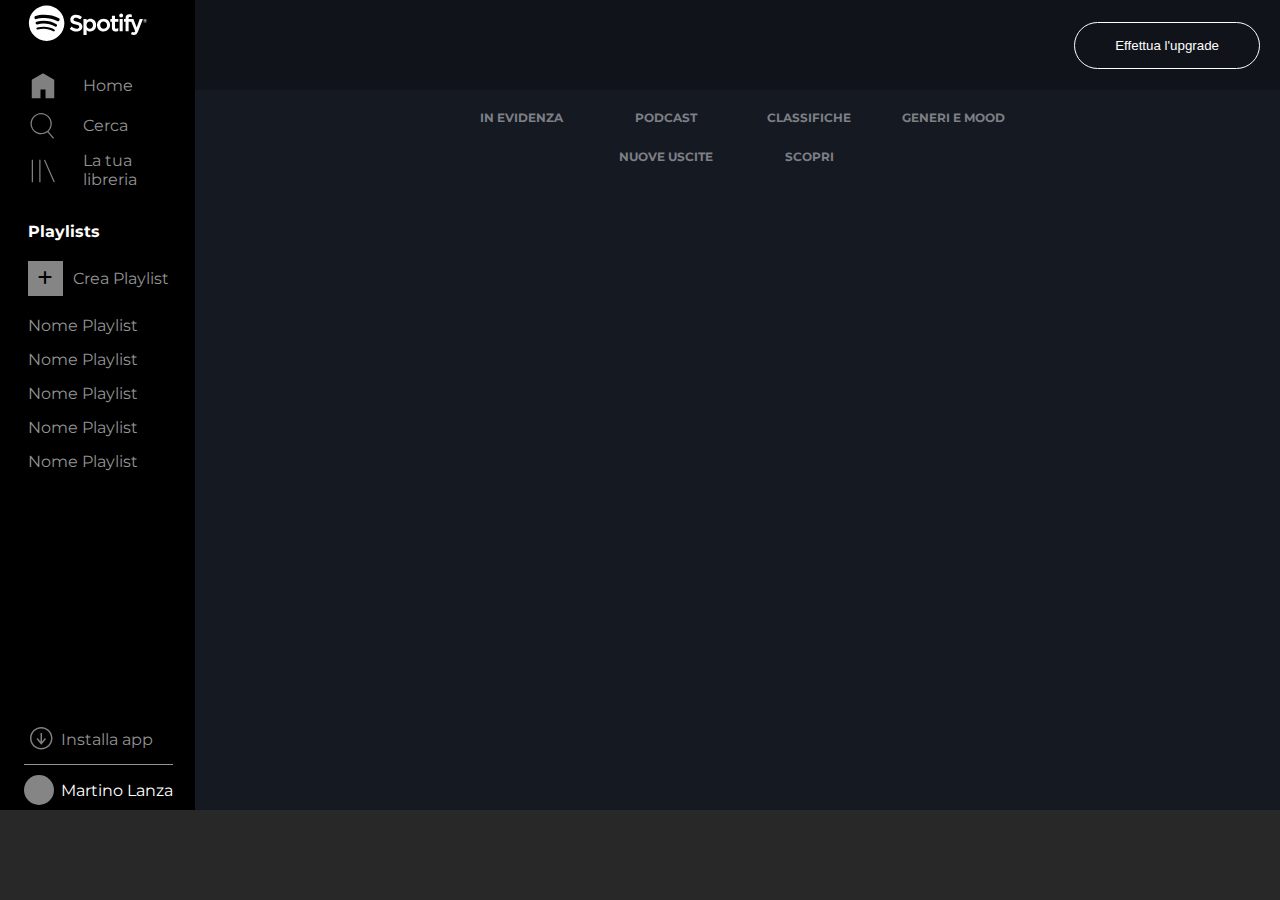
==== day-2/index.html @ 01deddbb "feat: add over in the section music" ====
<!DOCTYPE html>
<html lang="en">
<head>
    <meta charset="UTF-8">
    <meta name="viewport" content="width=device-width, initial-scale=1.0">
    <title>Spotify</title>

    <link rel="stylesheet" href="css/style.css">

    <link rel="preconnect" href="https://fonts.googleapis.com">
    <link rel="preconnect" href="https://fonts.gstatic.com" crossorigin>
    <link href="https://fonts.googleapis.com/css2?family=Montserrat:ital,wght@0,100..900;1,100..900&display=swap" rel="stylesheet">

    <link rel="stylesheet" href="https://cdnjs.cloudflare.com/ajax/libs/font-awesome/6.7.2/css/all.min.css" integrity="sha512-Evv84Mr4kqVGRNSgIGL/F/aIDqQb7xQ2vcrdIwxfjThSH8CSR7PBEakCr51Ck+w+/U6swU2Im1vVX0SVk9ABhg==" crossorigin="anonymous" referrerpolicy="no-referrer" />

</head>
<body>

    <!--Main Body-->
    <main>
        <!--Left Bar-->
        <div class="left-bar">
            <section>
                 <!--Logo and Menu-->
                <div>
                    <!--Logo-->
                    <img src="../img/logo-small.svg" alt="logo spotify small" class="spotify-logo hidden-mobile">
                    <img src="../img/logo.svg" alt="logo sopotify" class="spotify-logo hidden">
                    <!--/Logo-->

                    <!--Menu-->
                    <div class="menu">

                        <div>
                            <img src="../img/home.svg" alt="logo home">
                            <span class="hidden">Home</span>
                        </div>
                        
                        <div>
                            <img src="../img/search.svg" alt="search menu">
                            <span class="hidden">Cerca</span>
                        </div>
                        
                        <div>
                            <img src="../img/libreria.svg" alt="librery menu">
                            <span class="hidden"> La tua libreria</span>
                        </div>

                    </div>
                    <!--/Menu-->
                </div>
                <!--/Logo and Menu-->

                <!--Playlist-->
                <div class="hidden">

                    <h4>Playlists</h4>
                    <div class="playlist">
                        <div>
                            <div class="add-playlist"><i class="fa-solid fa-plus"></i></div>
                            <span>Crea Playlist</span>
                        </div>

                        <div class="list-playlist">
                            <ul>
                                <li>Nome Playlist</li>
                                <li>Nome Playlist</li>
                                <li>Nome Playlist</li>
                                <li>Nome Playlist</li>
                                <li>Nome Playlist</li>
                            </ul>
                        </div>
                    </div>

                </div>
                <!--/Playlist-->
            </section>
           
            <div>

            </div>
            <!--User-->
            <div class="user">

                <div>
                    <img src="../img/download.svg" alt="download">
                    <span class="hidden">Installa app</span>
                </div>

                <hr class="hidden">

                <div class="padding-for-leftbar">
                    <div class="circle"></div>
                    <p class="hidden">Martino Lanza</p>
                </div>

            </div>
            <!--/User-->

        </div>
        <!--/Left Bar-->

        <div class="right-section">

            <!--Up Bar-->
            <section class="up-right">
                <button class="upgrade-button">Effettua l'upgrade</button>
            </section>
            <!--/Up Bar-->

            <!--Music section-->
            <section class="music">
                <div class="type">
                    <ul>
                        <li>
                            In evidenza
                            <hr>
                        </li>
                        <li>
                            Podcast
                            <hr>
                        </li>
                        <li>
                            Classifiche
                            <hr>
                        </li>
                        <li>
                            Generi e Mood
                            <hr>
                        </li>
                        <li>
                            Nuove uscite
                            <hr>
                        </li>
                        <li>
                            Scopri
                            <hr>
                        </li>
                    </ul>
                </div>

            </section>
            <!--/Music section-->

        </div>
    </main>
    <!--/Main Body-->

    <!--Bar for music-->
    <footer>

    </footer>
    <!--/Bar for music-->

    
</body>
</html>
---- day-2/css/style.css ----
/* RESET */

* {
    padding: 0;
    margin: 0;
    box-sizing: border-box;
}

body {
    font-family: "Montserrat", serif;
}

* ul {
    list-style-type: none;
}

/* Main left-bar */

main {
    height: calc(100vh - 90px);
    background-color: #151922; 
    display: flex;
    flex-direction: row;
}

.left-bar {
    height: calc(100vh - 90px);
    width: 50px;
    background-color: #000000;
    display: flex;
    flex-direction: column;
    align-items: center;
    overflow: hidden;
    border-left: 2px solid transparent;
    padding: 5px 0;
}

.spotify-logo {
    width: 30px;
    margin-bottom: 30px;
}

.menu {
    display: flex;
    flex-direction: column;
    gap: 10px ;
    width: 30px;

}

.playlist {
    display: flex;
    flex-direction: column;
    gap: 20px ;
}

div.playlist div {
    display: flex;
    align-items: center;
}

div.playlist div.list-playlist ul {
    color: #949494 ;
    display: flex;
    flex-direction: column;
    gap: 15px;

}

.user {
 display: flex;
 flex-direction: column;
 gap: 10px;
 margin-top: auto;
}

div.left-bar div.user img {
    width: 30px;
    opacity: 0.5;
}

div.left-bar div.user div {
    display: flex;
    align-items: center;
    gap: 7px;
}

div.circle img {
    height: 22px;   
}

div.left-bar div.menu img {
    opacity: 0.5;
}

/* Main right-section */

.right-section {
    width: 100%;
    display: flex;
    flex-direction: column;
    overflow-y: scroll;
}

.up-right {
    height: 90px;
    background-color: #10131a;
    display: flex;
    justify-content: flex-end;
    align-items: center;
    padding-right: 20px;
    position: sticky;
    top: 0;
    right: 0;

}

.music {
    display: flex;
    flex-direction: column;
    gap: 40px;
}

.type {
    text-transform: uppercase;
    color: #7d7f84 ;
    font-size: 12px;
    font-weight: bold;
    margin: 0 auto;
}

div.type ul {
    padding: 20px;
    display: flex;
    flex-wrap: wrap;
    justify-content: center;
    gap: 20px;
}

div.type ul li {
    width: calc((100% - 80px)/ 4) ;
    display: flex;
    flex-direction: column;
    align-items: center;
    gap:3px
}

div.type ul li hr{
    border: 0;
    background-color: transparent;
    height: 1px;
    width: 30px;
}

div.type ul li hr:hover {
    background-color: #b1f840;
}
/* Utilities */

.hidden {
    display: none;
}

.hidden-mobile {
    display: block;
}

.add-playlist {
    width: 35px;
    height: 35px;
    background-color: #858585;
    color: #000000;
    font-weight: bold;
    padding: 10px;
    margin-right: 10px;
}

div.left-bar span {
    color: #949494 ;
}

.circle {
    width: 30px;
    height: 30px;
    background-color: #858585;
    border-radius: 50%;
    background-image: url(../../img/profile.svg);
}

.upgrade-button {
    padding: 15px 40px;
    border: 1px solid #FFFFFF;
    background-color: transparent;
    color: #FFFFFF;
    border-radius: 25px;
}

/* Hover */

div.left-bar div.menu div:hover {
    border-left: 2px solid #b1f840;
}

/* Footer */

footer {
    height: 90px;
    background-color: #282828;
}


@media screen and (min-width: 992px) {

    .left-bar {
        height: calc(100vh - 90px);
        width: 230px;
        background-color: #000000;
        color: white;
    }
   
    .hidden {
        display: block;
    }

    .hidden-mobile {
        display: none;
    }

    .spotify-logo {
        width: 120px;
    }

    div.left-bar div.menu div {
        display: flex;
        align-items: center;
        gap: 25px;
    }

    div.left-bar div.menu img {
        height: 30px;
        opacity: 0.5;
    }

    div.left-bar div.menu {
        margin-bottom: 33px;
    }

    div.left-bar h4 {
        margin-bottom: 20px;
    }

    div.left-bar div.user hr {
        background-color: #949494;
        height: 1px;
        border: 0;
    }
    
}
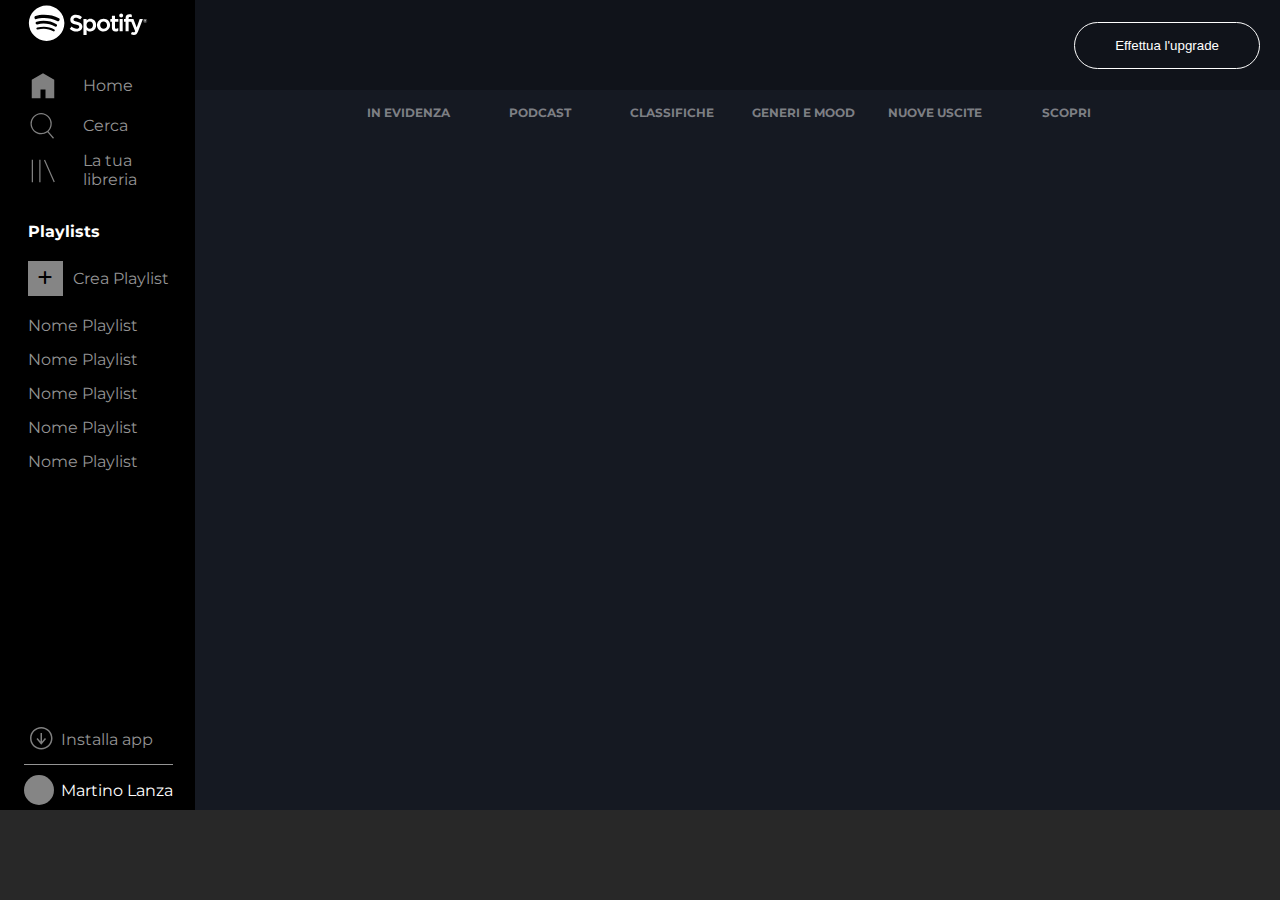
==== commit b4af5759: "feat: fix list type of desktop" ====
--- a/day-2/index.html
+++ b/day-2/index.html
@@ -109,7 +109,7 @@
             <!--/Up Bar-->
 
             <!--Music section-->
-            <section class="music">
+            <section>
                 <div class="type">
                     <ul>
                         <li>
--- a/day-2/css/style.css
+++ b/day-2/css/style.css
@@ -115,22 +115,15 @@
 
 }
 
-.music {
-    display: flex;
-    flex-direction: column;
-    gap: 40px;
-}
-
 .type {
     text-transform: uppercase;
     color: #7d7f84 ;
     font-size: 12px;
     font-weight: bold;
-    margin: 0 auto;
 }
 
 div.type ul {
-    padding: 20px;
+    padding: 15px;
     display: flex;
     flex-wrap: wrap;
     justify-content: center;
@@ -254,5 +247,19 @@
         height: 1px;
         border: 0;
     }
+
+    div.type ul {
+        margin: 0 auto;
+        flex-wrap: nowrap;
+        width: 800px;
+    }
     
+}
+
+@media screen and (min-width: 768px) {
+    div.type ul {
+        margin: 0 auto;
+        flex-wrap: nowrap;
+        width: 800px;
+    }
 }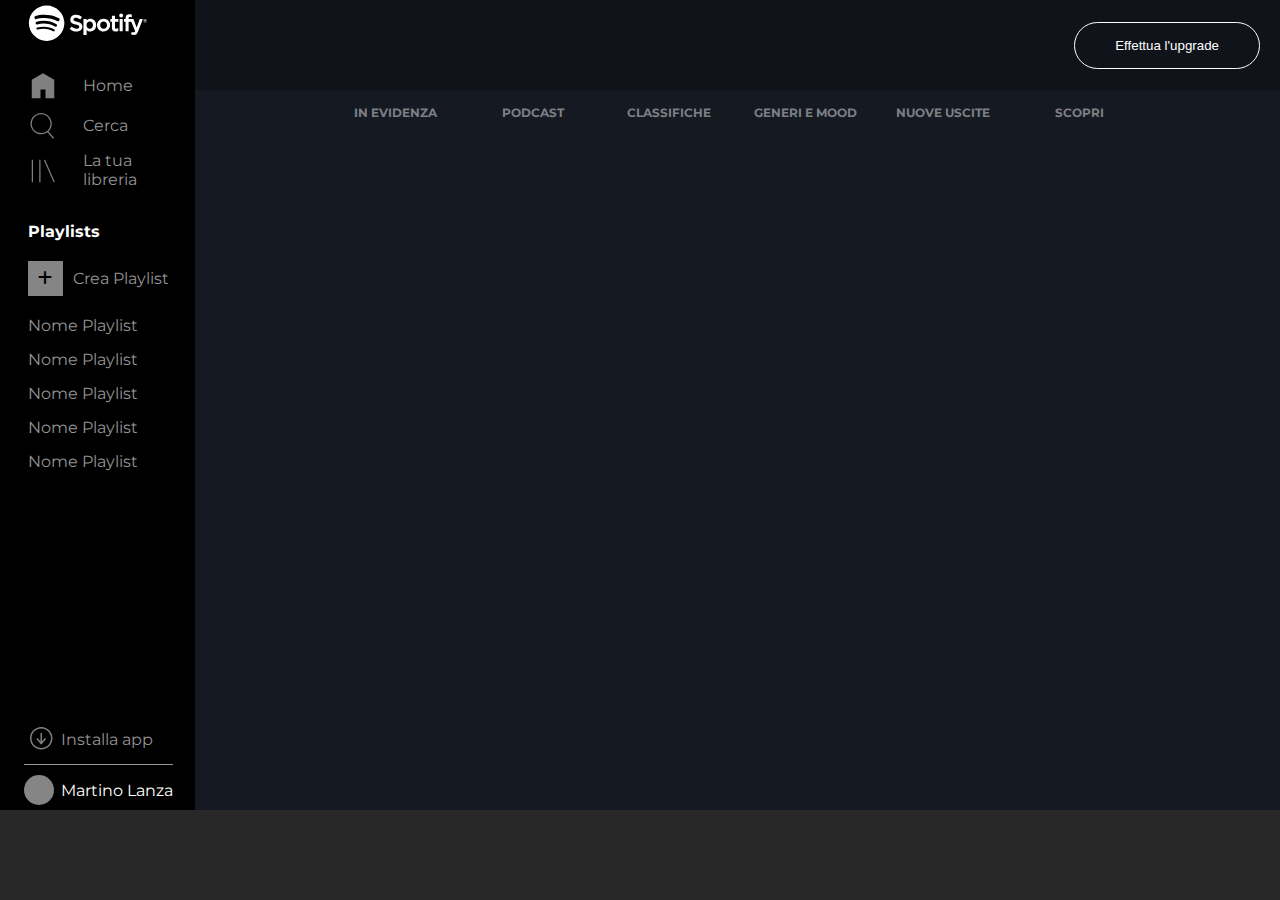
==== commit fad607d1: "feat: add class music" ====
--- a/day-2/index.html
+++ b/day-2/index.html
@@ -109,7 +109,7 @@
             <!--/Up Bar-->
 
             <!--Music section-->
-            <section>
+            <section class="music">
                 <div class="type">
                     <ul>
                         <li>
@@ -139,6 +139,10 @@
                     </ul>
                 </div>
 
+                <div class="">
+                    
+                </div>
+
             </section>
             <!--/Music section-->
 
--- a/day-2/css/style.css
+++ b/day-2/css/style.css
@@ -115,6 +115,12 @@
 
 }
 
+.music {
+    display: flex;
+    flex-direction: column;
+    gap: 30px;
+}
+
 .type {
     text-transform: uppercase;
     color: #7d7f84 ;
@@ -123,7 +129,7 @@
 }
 
 div.type ul {
-    padding: 15px;
+    padding-top: 15px;
     display: flex;
     flex-wrap: wrap;
     justify-content: center;
@@ -201,8 +207,7 @@
     background-color: #282828;
 }
 
-
-@media screen and (min-width: 992px) {
+@media screen and (min-width: 576px) {
 
     .left-bar {
         height: calc(100vh - 90px);
@@ -248,6 +253,27 @@
         border: 0;
     }
 
+    div.type ul li {
+        width: calc((100% - 60px)/ 3) ;
+    }
+    
+}
+
+@media screen and (min-width: 768px) {
+    div.type ul {
+        margin: 0 auto;
+        flex-wrap: wrap;
+    }
+
+    div.type ul li {
+        width: calc((100% - 100px)/ 5) ;
+    }
+    
+}
+
+
+@media screen and (min-width: 992px) {
+
     div.type ul {
         margin: 0 auto;
         flex-wrap: nowrap;
@@ -256,10 +282,4 @@
     
 }
 
-@media screen and (min-width: 768px) {
-    div.type ul {
-        margin: 0 auto;
-        flex-wrap: nowrap;
-        width: 800px;
-    }
-}+
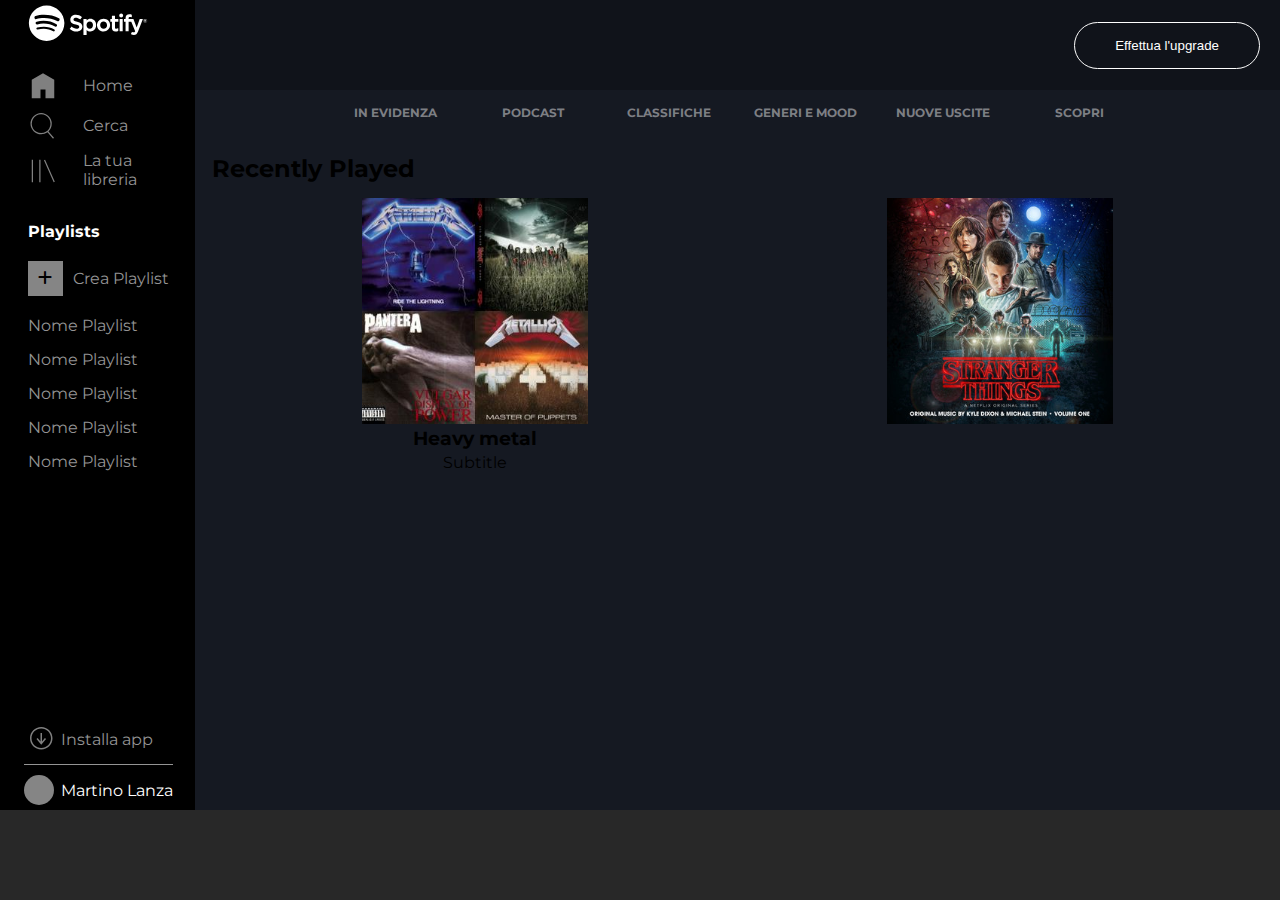
==== commit 763815dc: "feat: add section play and add img in the list" ====
--- a/day-2/index.html
+++ b/day-2/index.html
@@ -138,9 +138,22 @@
                         </li>
                     </ul>
                 </div>
-
-                <div class="">
-                    
+                
+                <div class="play">
+                    <h2>Recently Played</h2>
+                    <div>
+                        <ul>
+                            <li>
+                                <img src="../img/metal_lifting.jpg" alt="metal"> 
+                                <h3>Heavy metal</h3>
+                                <p>Subtitle</p>
+                            </li>
+                            <li><img src="../img/stranger.jpeg" alt="stranger things"></li>
+                            <li></li>
+                            <li></li>
+                            <li></li>
+                        </ul>
+                    </div>
                 </div>
 
             </section>
--- a/day-2/css/style.css
+++ b/day-2/css/style.css
@@ -153,6 +153,33 @@
 
 div.type ul li hr:hover {
     background-color: #b1f840;
+}
+
+.play {
+    display: flex;
+    flex-direction: column;
+    padding: 0 17px
+}
+
+div.play ul {
+    padding-top: 15px;
+    display: flex;
+    flex-wrap: wrap;
+    justify-content: center;
+    gap: 10px;
+}
+
+div.play ul li {
+    width: calc((100% - 20px)/ 2) ;
+    display: flex;
+    flex-direction: column;
+    align-items: center;
+    gap:3px
+}
+
+div.play ul li img {
+    display: block;
+    width: 226px;
 }
 /* Utilities */
 
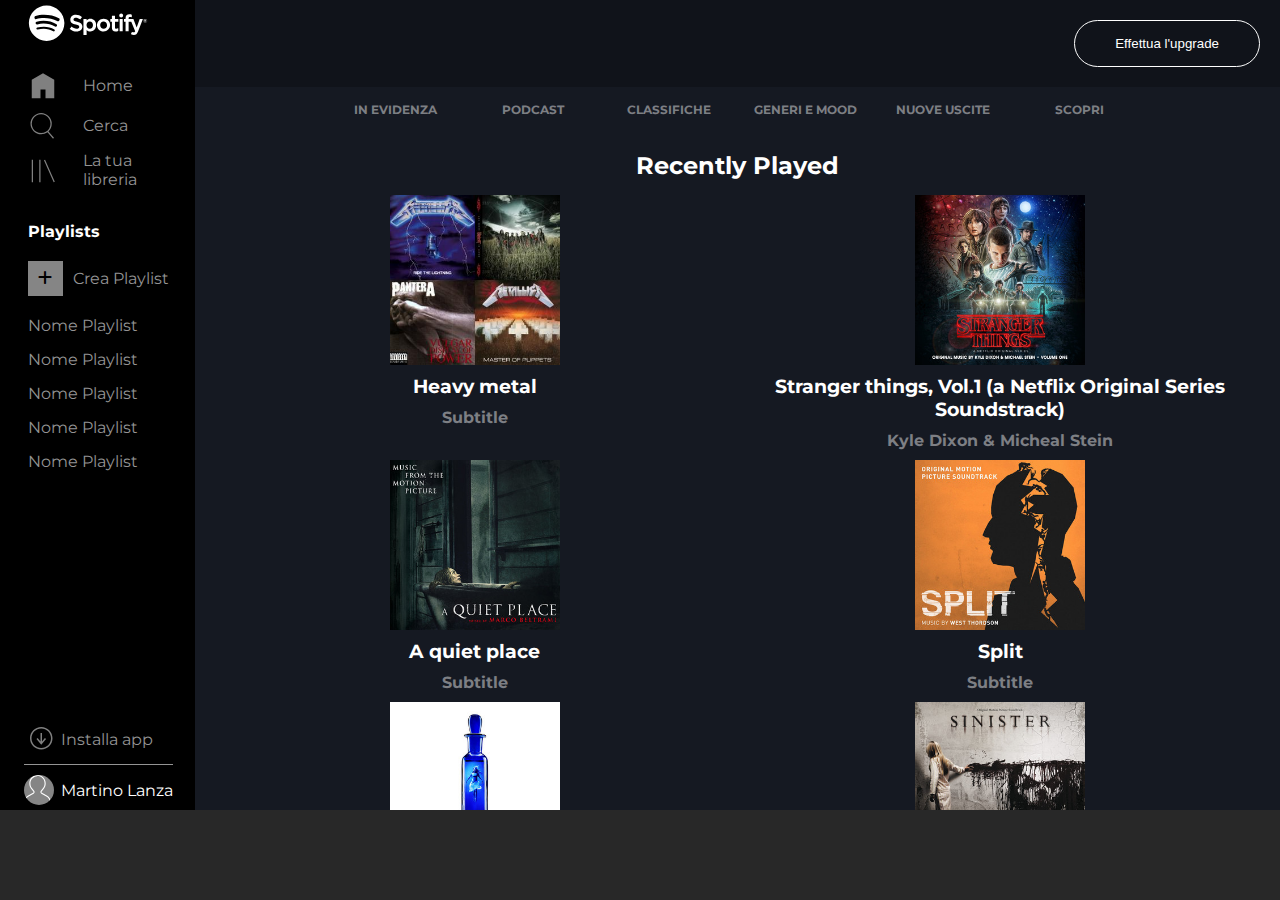
==== commit 74ab6d0f: "feat: add img and style to play section" ====
--- a/day-2/index.html
+++ b/day-2/index.html
@@ -148,10 +148,31 @@
                                 <h3>Heavy metal</h3>
                                 <p>Subtitle</p>
                             </li>
-                            <li><img src="../img/stranger.jpeg" alt="stranger things"></li>
-                            <li></li>
-                            <li></li>
-                            <li></li>
+                            <li>
+                                <img src="../img/stranger.jpeg" alt="stranger things">
+                                <h3>Stranger things, Vol.1 (a Netflix Original Series Soundstrack)</h3>
+                                <p>Kyle Dixon & Micheal Stein</p>
+                            </li>
+                            <li>
+                                <img src="../img/aquietplace.jpeg" alt="a queit place">
+                                <h3>A quiet place</h3>
+                                <p>Subtitle</p>
+                            </li>
+                            <li>
+                                <img src="../img/split.jpeg" alt="split">
+                                <h3>Split</h3>
+                                <p>Subtitle</p>
+                            </li>
+                            <li>
+                                <img src="../img/cure.jpeg" alt="a cure for wellness">
+                                <h3>A cure for welness</h3>
+                                <p>Subtitle</p>
+                            </li>
+                            <li>
+                                <img src="../img/sinister.jpeg" alt="sinister">
+                                <h3>Sinister</h3>
+                                <p>Subtitle</p>
+                            </li>
                         </ul>
                     </div>
                 </div>
--- a/day-2/css/style.css
+++ b/day-2/css/style.css
@@ -108,7 +108,7 @@
     display: flex;
     justify-content: flex-end;
     align-items: center;
-    padding-right: 20px;
+    padding: 20px;
     position: sticky;
     top: 0;
     right: 0;
@@ -174,13 +174,24 @@
     display: flex;
     flex-direction: column;
     align-items: center;
-    gap:3px
+    gap: 10px
 }
 
 div.play ul li img {
     display: block;
-    width: 226px;
-}
+    width: 100%;
+}
+
+div.play ul h3, h2 {
+    color: #FFFFFF;
+    text-align: center;
+}
+
+div.play ul li p {
+    color: #7d7f84;
+    font-weight: bold;
+}
+
 /* Utilities */
 
 .hidden {
@@ -283,6 +294,7 @@
     div.type ul li {
         width: calc((100% - 60px)/ 3) ;
     }
+
     
 }
 
@@ -295,6 +307,11 @@
     div.type ul li {
         width: calc((100% - 100px)/ 5) ;
     }
+
+    div.play ul li img {
+        display: block;
+        width: 170px;
+    }
     
 }
 
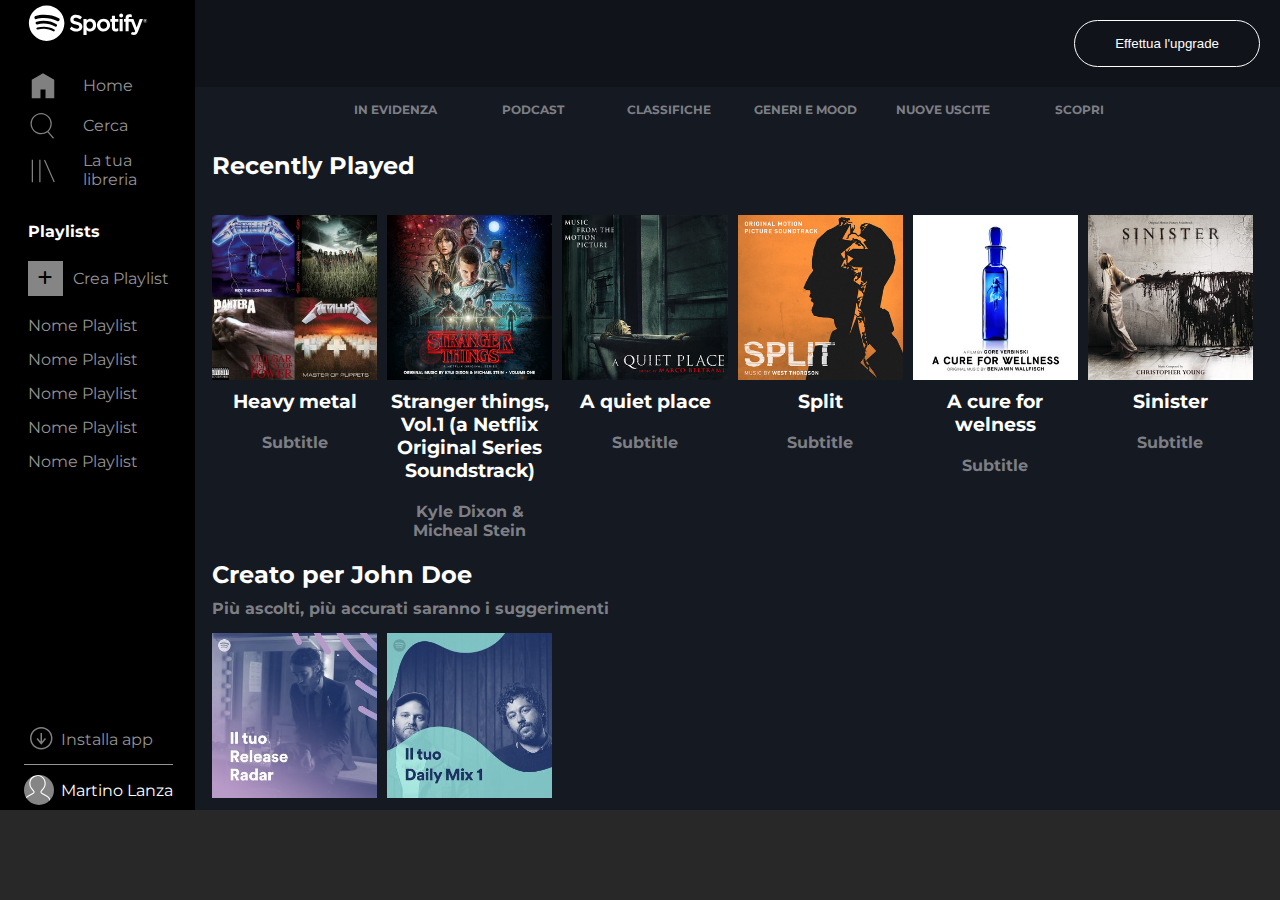
==== commit 317d858a: "feat: add in div "play" section "Creato per John Doe"" ====
--- a/day-2/index.html
+++ b/day-2/index.html
@@ -139,6 +139,7 @@
                     </ul>
                 </div>
                 
+                <!--Song and Podcast section-->
                 <div class="play">
                     <h2>Recently Played</h2>
                     <div>
@@ -175,7 +176,27 @@
                             </li>
                         </ul>
                     </div>
-                </div>
+
+                    <div>
+                        <h2>Creato per John Doe</h2>
+                        <p>Più ascolti, più accurati saranno i suggerimenti</p>
+                        <div>
+                            <ul>
+                                <li>
+                                    <img src="../img/radar.jpeg" alt="radar"> 
+                                    <h3>Realese Radar</h3>
+                                </li>
+                                <li>
+                                    <img src="../img/mixdaily.jpeg" alt="daily mix"> 
+                                    <h3>Daily Mix 1</h3>
+                                </li>
+                            </ul>
+                        </div>
+                    </div>
+
+
+                </div>
+                <!--/Song and Podcast section-->
 
             </section>
             <!--/Music section-->
--- a/day-2/css/style.css
+++ b/day-2/css/style.css
@@ -158,14 +158,14 @@
 .play {
     display: flex;
     flex-direction: column;
-    padding: 0 17px
+    padding: 0 17px;
+    gap: 20px
 }
 
 div.play ul {
     padding-top: 15px;
     display: flex;
     flex-wrap: wrap;
-    justify-content: center;
     gap: 10px;
 }
 
@@ -174,7 +174,8 @@
     display: flex;
     flex-direction: column;
     align-items: center;
-    gap: 10px
+    gap: 10px;
+    text-align: center;
 }
 
 div.play ul li img {
@@ -183,13 +184,13 @@
 }
 
 div.play ul h3, h2 {
-    color: #FFFFFF;
-    text-align: center;
-}
-
-div.play ul li p {
+    color: #FFFFFF;   
+}
+
+div.play p {
     color: #7d7f84;
     font-weight: bold;
+    margin-top: 10px;
 }
 
 /* Utilities */
@@ -307,12 +308,13 @@
     div.type ul li {
         width: calc((100% - 100px)/ 5) ;
     }
-
-    div.play ul li img {
-        display: block;
-        width: 170px;
-    }
     
+    div.play ul li {
+        width: calc((100% - 40px)/ 4) ;
+        display: flex;
+        flex-direction: column;
+        gap: 10px
+    }
 }
 
 
@@ -323,6 +325,13 @@
         flex-wrap: nowrap;
         width: 800px;
     }
+
+    div.play ul li {
+        width: calc((100% - 60px)/ 6) ;
+        display: flex;
+        flex-direction: column;
+        gap: 10px
+    }
     
 }
 
